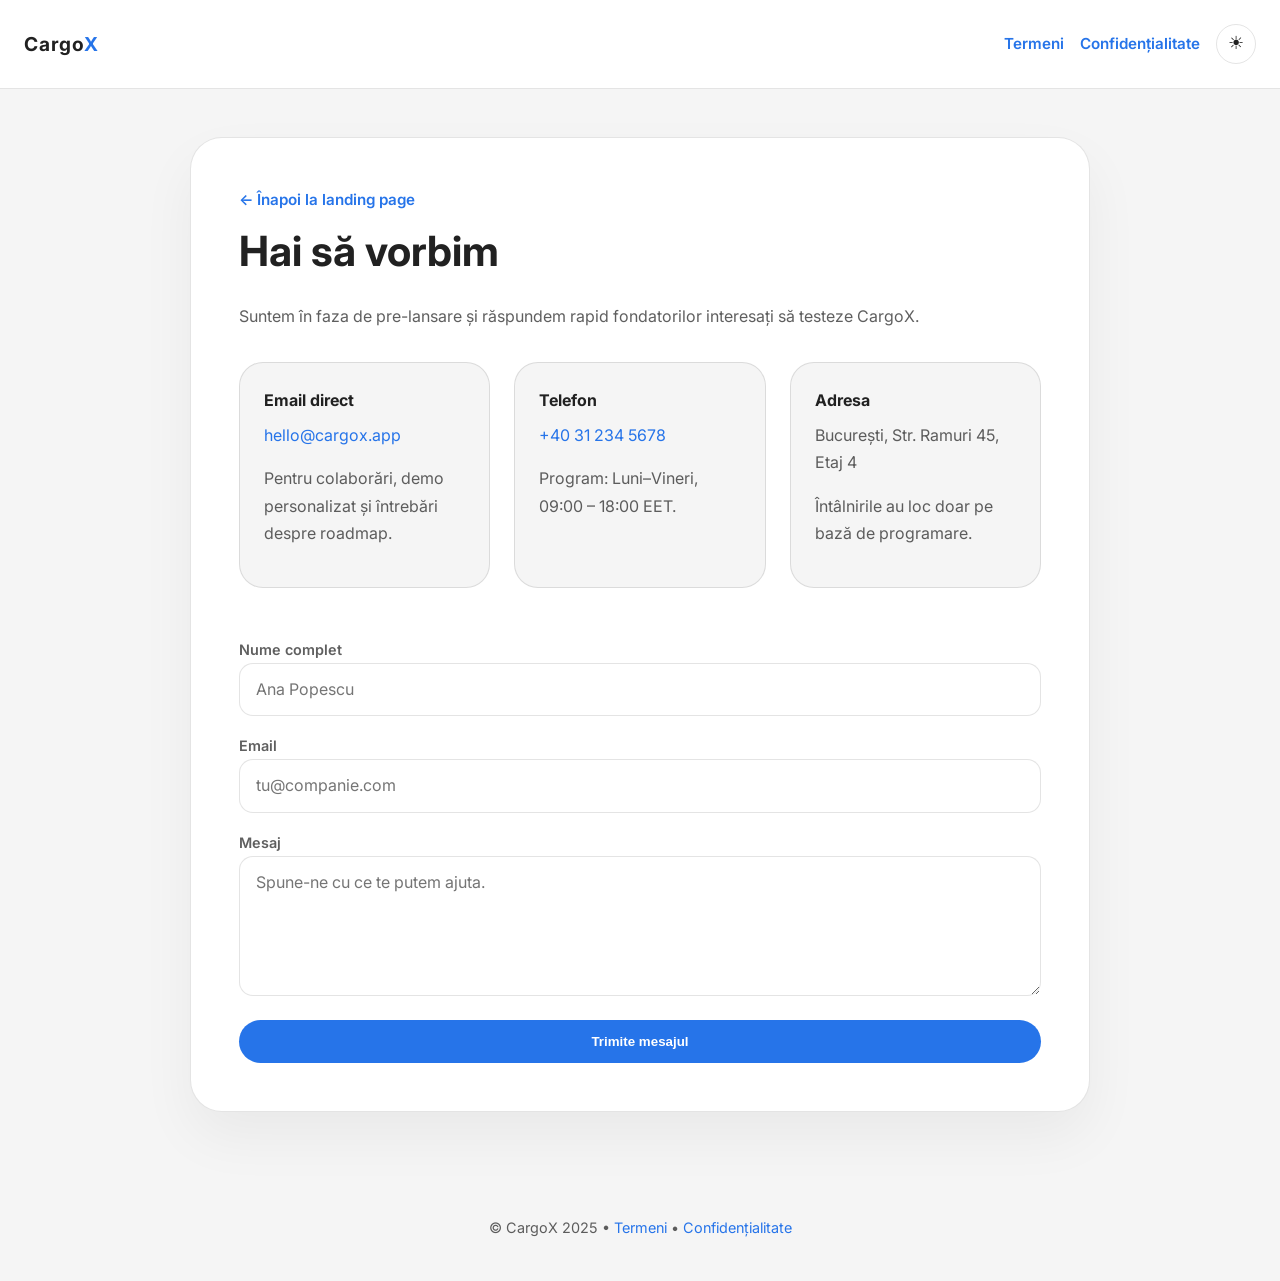
==== contact.html @ f914d7a1 "first commit" ====
<!DOCTYPE html>
<html lang="ro">
<head>
    <meta charset="UTF-8">
    <meta name="viewport" content="width=device-width, initial-scale=1.0">
    <title>Contact | CargoX</title>
    <link rel="preconnect" href="https://fonts.googleapis.com">
    <link rel="preconnect" href="https://fonts.gstatic.com" crossorigin>
    <link href="https://fonts.googleapis.com/css2?family=Inter:wght@400;500;600;700&display=swap" rel="stylesheet">
    <style>
        :root {
            --blue: #2674e9;
            --dark: #212121;
            --night: #111317;
            --light: #f5f5f5;
            --muted: rgba(33,33,33,0.72);
            --white: #ffffff;
            --line: rgba(33,33,33,0.12);
            --yellow: #ffb300;
            --green: #2ecc71;
            --red: #c03221;
        }

        [data-theme="dark"] {
            --dark: #f5f5f5;
            --night: #0f1014;
            --light: #050505;
            --muted: rgba(245,245,245,0.78);
            --white: #1b1d22;
            --line: rgba(245,245,245,0.2);
        }

        * { box-sizing: border-box; }

        body {
            margin: 0;
            font-family: 'Inter', sans-serif;
            background: var(--light);
            color: var(--dark);
            line-height: 1.7;
            transition: background 0.3s ease, color 0.3s ease;
        }

        a { color: var(--blue); text-decoration: none; }

        header {
            padding: 24px;
            display: flex;
            justify-content: space-between;
            align-items: center;
            background: rgba(255,255,255,0.95);
            backdrop-filter: blur(10px);
            border-bottom: 1px solid var(--line);
            position: sticky;
            top: 0;
            z-index: 10;
            transition: background 0.3s ease, border-color 0.3s ease;
        }

        [data-theme="dark"] header {
            background: rgba(8,8,8,0.92);
        }

        .logo { font-weight: 700; letter-spacing: 0.04em; font-size: 1.2rem; color: var(--dark); }
        .logo span { color: var(--blue); }

        .header-actions {
            display: flex;
            align-items: center;
            gap: 16px;
        }

        .theme-toggle {
            width: 40px;
            height: 40px;
            border-radius: 50%;
            border: 1px solid var(--line);
            background: transparent;
            color: var(--dark);
            cursor: pointer;
            display: inline-flex;
            align-items: center;
            justify-content: center;
            transition: transform 0.2s ease;
        }
        
        .theme-toggle:hover {
            transform: translateY(-1px);
            border-color: var(--blue);
        }

        .theme-icon { line-height: 1; font-size: 1.1rem; }
        .theme-icon--dark { display: none; }
        [data-theme="dark"] .theme-icon--light { display: none; }
        [data-theme="dark"] .theme-icon--dark { display: inline; }

        .page-wrapper {
            width: min(900px, 92vw);
            margin: 48px auto 80px;
            background: var(--white);
            border-radius: 32px;
            padding: clamp(24px, 4vw, 48px);
            box-shadow: 0 25px 55px rgba(0,0,0,0.05);
            border: 1px solid var(--line);
        }

        [data-theme="dark"] .page-wrapper {
            background: #1a1d24;
            box-shadow: 0 25px 55px rgba(0,0,0,0.2);
        }

        h1 { margin-top: 0; font-size: clamp(2rem, 4vw, 2.6rem); line-height: 1.1; color: var(--dark); }
        p { margin: 0 0 1rem; color: var(--muted); }

        .contact-grid {
            display: grid;
            grid-template-columns: repeat(auto-fit, minmax(240px, 1fr));
            gap: 24px;
            margin: 32px 0 48px;
        }

        .card {
            border: 1px solid var(--line);
            border-radius: 24px;
            padding: 24px;
            background: var(--light);
            transition: transform 0.2s ease;
        }

        [data-theme="dark"] .card {
            background: rgba(255,255,255,0.03);
        }

        .card strong { display: block; margin-bottom: 8px; color: var(--dark); }

        form {
            display: grid;
            gap: 16px;
        }

        label {
            font-weight: 600;
            font-size: 0.9rem;
            color: var(--muted);
        }

        input, textarea {
            width: 100%;
            padding: 12px 16px;
            border-radius: 14px;
            border: 1px solid var(--line);
            font: inherit;
            background: var(--white);
            color: var(--dark);
            transition: border-color 0.2s ease, box-shadow 0.2s ease;
        }

        [data-theme="dark"] input, 
        [data-theme="dark"] textarea {
            background: rgba(255,255,255,0.05);
        }

        input:focus, textarea:focus {
            outline: none;
            border-color: var(--blue);
            box-shadow: 0 0 0 3px rgba(38,116,233,0.15);
        }

        textarea {
            min-height: 140px;
            resize: vertical;
        }

        button[type="submit"] {
            border: none;
            background: var(--blue);
            color: white;
            border-radius: 999px;
            padding: 14px 20px;
            font-weight: 600;
            cursor: pointer;
            transition: transform 0.2s ease, box-shadow 0.2s ease;
        }

        button[type="submit"]:hover {
            transform: translateY(-2px);
            box-shadow: 0 10px 20px rgba(38,116,233,0.25);
        }

        footer {
            text-align: center;
            padding: 24px;
            color: var(--muted);
            font-size: 0.9rem;
        }

        .btn-link {
            display: inline-flex;
            align-items: center;
            gap: 8px;
            font-weight: 600;
            font-size: 0.95rem;
        }
        
        @media (max-width: 640px) {
            header { padding: 16px; }
            .header-actions { gap: 12px; }
            .logo { font-size: 1.1rem; }
            .btn-link span { display: none; }
        }
    </style>
</head>
<body>
    <header>
        <a class="logo" href="index.html">Cargo<span>X</span></a>
        <div class="header-actions">
            <nav>
                <a class="btn-link" href="terms.html">Termeni</a>
                <a class="btn-link" href="privacy.html" style="margin-left: 12px;">Confidențialitate</a>
            </nav>
            <button class="theme-toggle" id="theme-toggle" type="button" aria-label="Comuta tema">
                <span class="theme-icon theme-icon--light">☀︎</span>
                <span class="theme-icon theme-icon--dark">☾</span>
            </button>
        </div>
    </header>

    <main class="page-wrapper">
        <p><a class="btn-link" href="index.html">← Înapoi la landing page</a></p>
        <h1>Hai să vorbim</h1>
        <p>Suntem în faza de pre-lansare și răspundem rapid fondatorilor interesați să testeze CargoX.</p>

        <div class="contact-grid">
            <div class="card">
                <strong>Email direct</strong>
                <p><a href="mailto:hello@cargox.app">hello@cargox.app</a></p>
                <p>Pentru colaborări, demo personalizat și întrebări despre roadmap.</p>
            </div>
            <div class="card">
                <strong>Telefon</strong>
                <p><a href="tel:+40312345678">+40 31 234 5678</a></p>
                <p>Program: Luni–Vineri, 09:00 – 18:00 EET.</p>
            </div>
            <div class="card">
                <strong>Adresa</strong>
                <p>București, Str. Ramuri 45, Etaj 4</p>
                <p>Întâlnirile au loc doar pe bază de programare.</p>
            </div>
        </div>

        <form>
            <div>
                <label for="name">Nume complet</label>
                <input id="name" type="text" placeholder="Ana Popescu">
            </div>
            <div>
                <label for="email">Email</label>
                <input id="email" type="email" placeholder="tu@companie.com">
            </div>
            <div>
                <label for="message">Mesaj</label>
                <textarea id="message" placeholder="Spune-ne cu ce te putem ajuta."></textarea>
            </div>
            <button type="submit">Trimite mesajul</button>
        </form>
    </main>

    <footer>
        <p>© CargoX 2025 • <a href="terms.html">Termeni</a> • <a href="privacy.html">Confidențialitate</a></p>
    </footer>
    <script>
        const themeToggle = document.getElementById('theme-toggle');
        const THEME_KEY = 'cargox-theme';
        const prefersDark = window.matchMedia('(prefers-color-scheme: dark)');
        
        function applyTheme(theme) {
            const isDark = theme === 'dark';
            document.body.dataset.theme = theme;
            if (themeToggle) {
                themeToggle.setAttribute('aria-pressed', isDark.toString());
            }
        }

        const savedTheme = localStorage.getItem(THEME_KEY);
        if (savedTheme) {
            applyTheme(savedTheme);
        } else {
            applyTheme(prefersDark.matches ? 'dark' : 'light');
        }

        if (themeToggle) {
            themeToggle.addEventListener('click', () => {
                const currentTheme = document.body.dataset.theme;
                const nextTheme = currentTheme === 'dark' ? 'light' : 'dark';
                localStorage.setItem(THEME_KEY, nextTheme);
                applyTheme(nextTheme);
            });
        }
    </script>
</body>
</html>
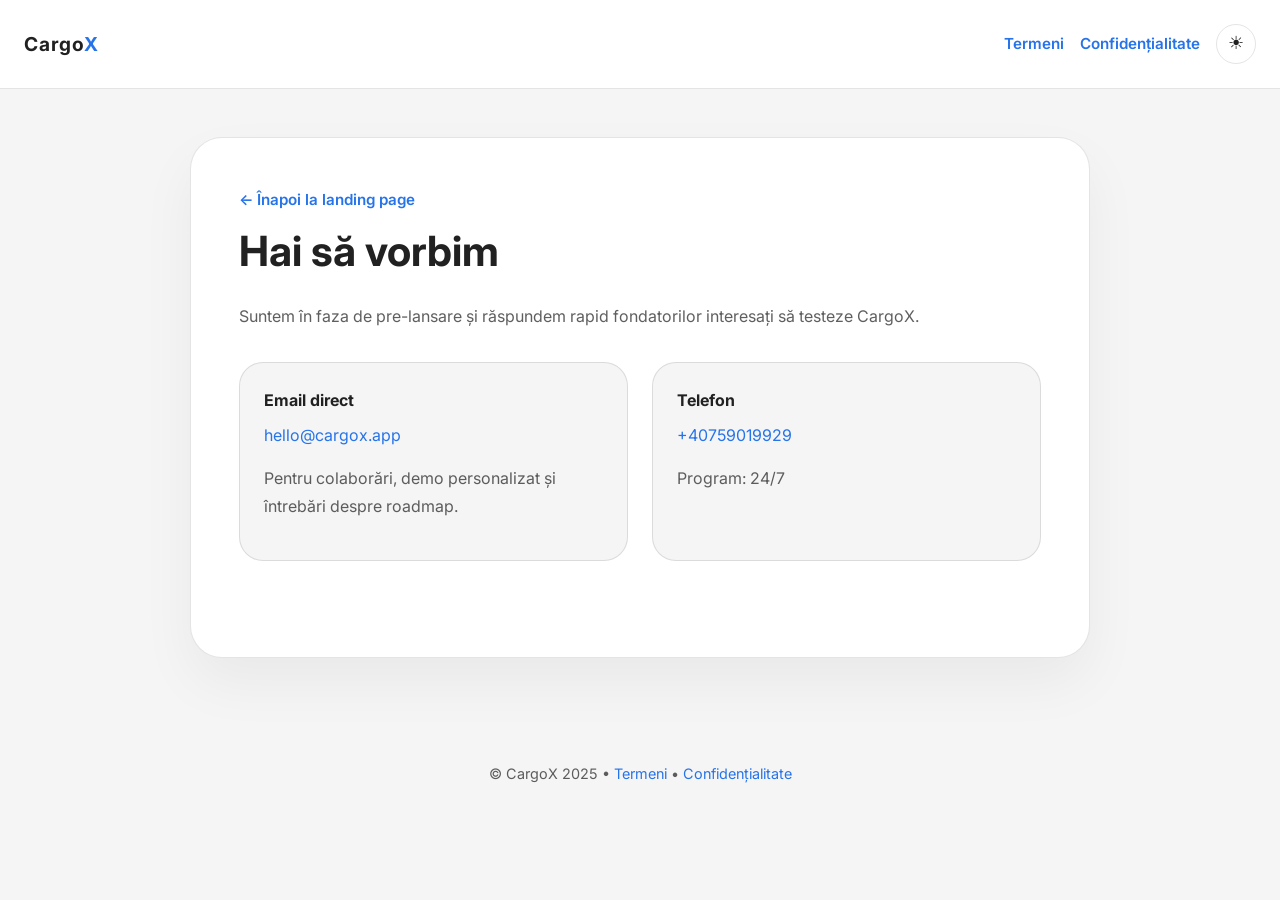
==== commit 6b715686: "Fix form and contact." ====
--- a/contact.html
+++ b/contact.html
@@ -238,31 +238,11 @@
             </div>
             <div class="card">
                 <strong>Telefon</strong>
-                <p><a href="tel:+40312345678">+40 31 234 5678</a></p>
-                <p>Program: Luni–Vineri, 09:00 – 18:00 EET.</p>
-            </div>
-            <div class="card">
-                <strong>Adresa</strong>
-                <p>București, Str. Ramuri 45, Etaj 4</p>
-                <p>Întâlnirile au loc doar pe bază de programare.</p>
+                <p><a href="tel:+40312345678">+40759019929</a></p>
+                <p>Program: 24/7</p>
             </div>
         </div>
 
-        <form>
-            <div>
-                <label for="name">Nume complet</label>
-                <input id="name" type="text" placeholder="Ana Popescu">
-            </div>
-            <div>
-                <label for="email">Email</label>
-                <input id="email" type="email" placeholder="tu@companie.com">
-            </div>
-            <div>
-                <label for="message">Mesaj</label>
-                <textarea id="message" placeholder="Spune-ne cu ce te putem ajuta."></textarea>
-            </div>
-            <button type="submit">Trimite mesajul</button>
-        </form>
     </main>
 
     <footer>
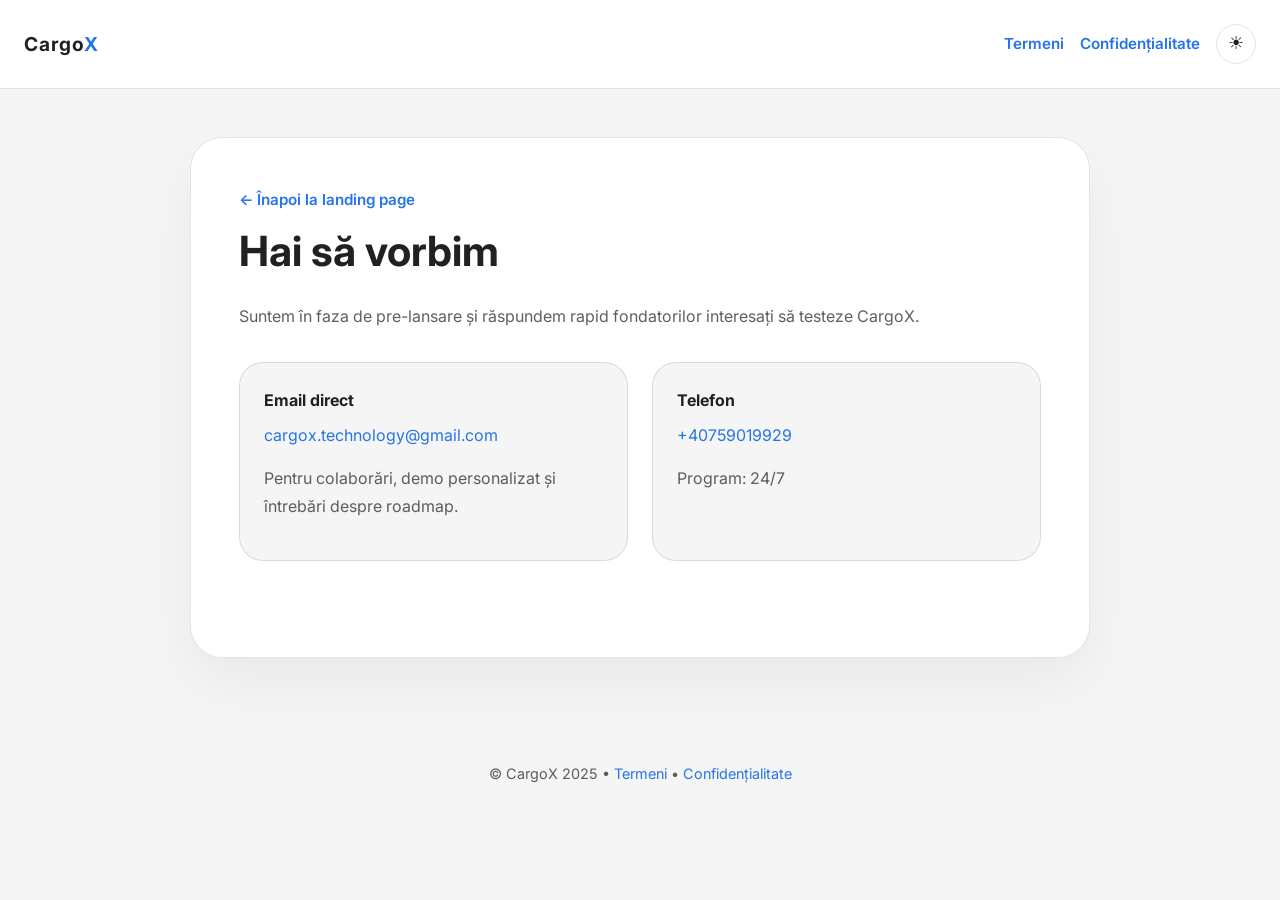
==== commit bf0066ca: "Add real contact info." ====
--- a/contact.html
+++ b/contact.html
@@ -233,7 +233,7 @@
         <div class="contact-grid">
             <div class="card">
                 <strong>Email direct</strong>
-                <p><a href="mailto:hello@cargox.app">hello@cargox.app</a></p>
+                <p><a href="mailto:cargox.technology@gmail.com">cargox.technology@gmail.com</a></p>
                 <p>Pentru colaborări, demo personalizat și întrebări despre roadmap.</p>
             </div>
             <div class="card">
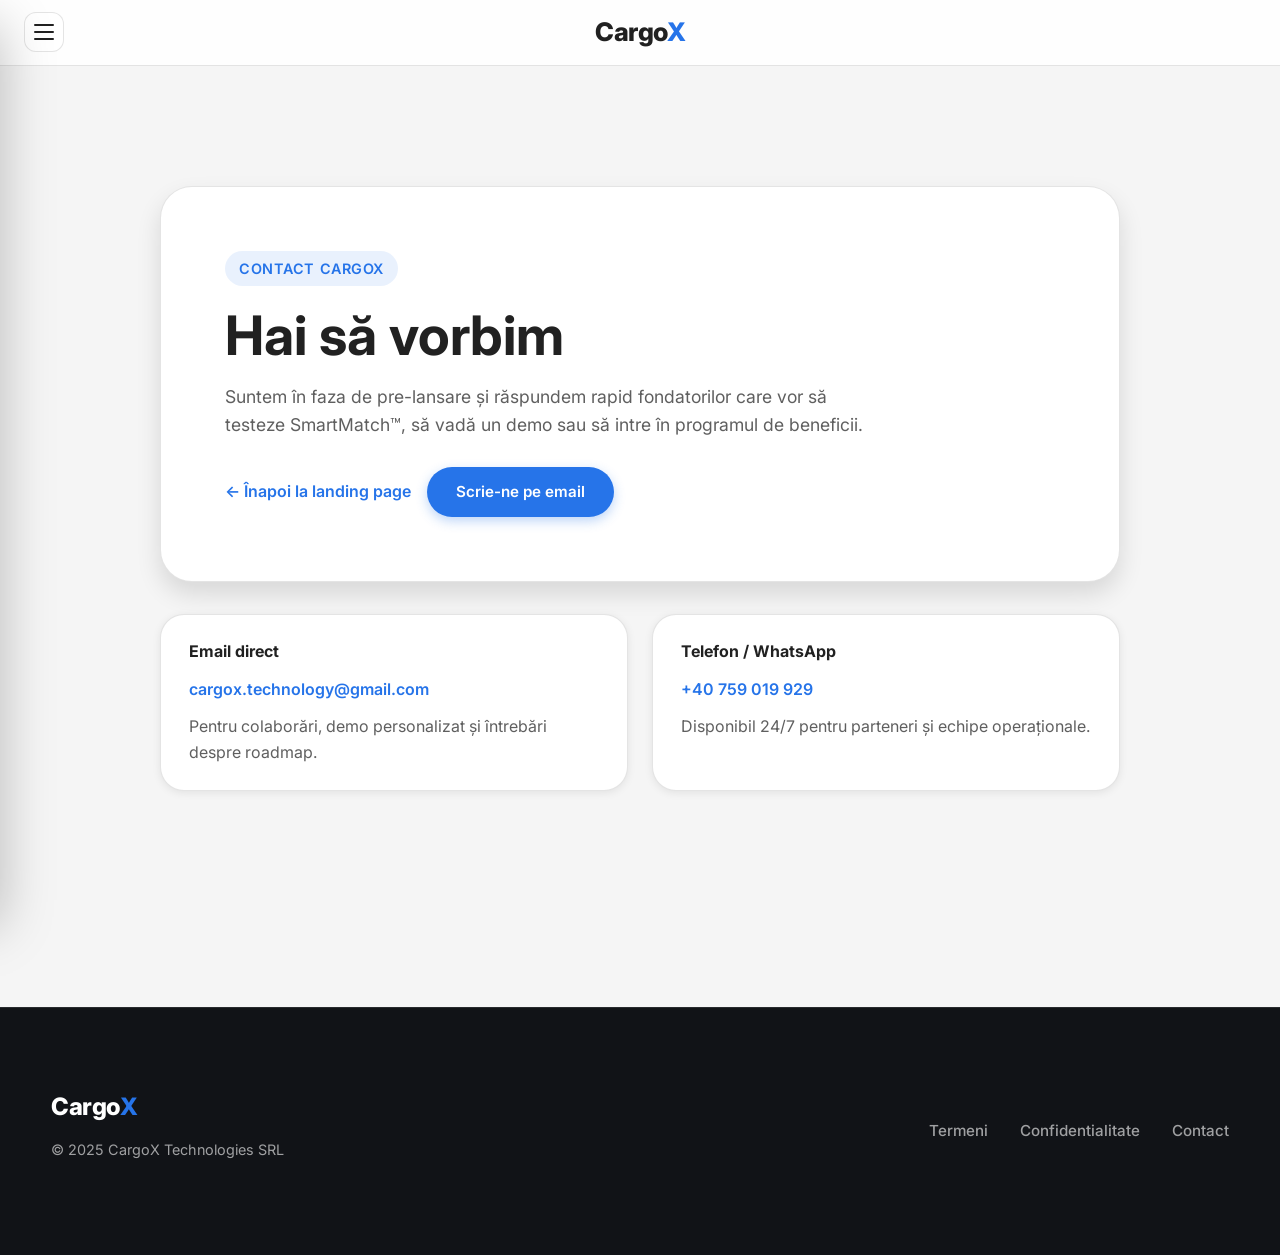
==== commit c65a5aa3: "Solve navbar." ====
--- a/contact.html
+++ b/contact.html
@@ -3,280 +3,83 @@
 <head>
     <meta charset="UTF-8">
     <meta name="viewport" content="width=device-width, initial-scale=1.0">
+    <meta name="description" content="Scrie echipei CargoX pentru demo, parteneriate sau suport dedicat.">
     <title>Contact | CargoX</title>
     <link rel="preconnect" href="https://fonts.googleapis.com">
     <link rel="preconnect" href="https://fonts.gstatic.com" crossorigin>
-    <link href="https://fonts.googleapis.com/css2?family=Inter:wght@400;500;600;700&display=swap" rel="stylesheet">
-    <style>
-        :root {
-            --blue: #2674e9;
-            --dark: #212121;
-            --night: #111317;
-            --light: #f5f5f5;
-            --muted: rgba(33,33,33,0.72);
-            --white: #ffffff;
-            --line: rgba(33,33,33,0.12);
-            --yellow: #ffb300;
-            --green: #2ecc71;
-            --red: #c03221;
-        }
+    <link href="https://fonts.googleapis.com/css2?family=Inter:wght@400;500;600;700;800&display=swap" rel="stylesheet">
+    <link rel="stylesheet" href="style.css">
+</head>
+<body data-theme="light" data-page="contact">
+    <header class="site-header">
+        <button class="menu-toggle" id="menu-toggle" type="button" aria-label="Deschide meniul" aria-pressed="false">
+            <span class="menu-bar"></span>
+            <span class="menu-bar"></span>
+            <span class="menu-bar"></span>
+        </button>
+        <a href="index.html#top" class="logo" data-scroll-target="body">Cargo<span>X</span></a>
+    </header>
 
-        [data-theme="dark"] {
-            --dark: #f5f5f5;
-            --night: #0f1014;
-            --light: #050505;
-            --muted: rgba(245,245,245,0.78);
-            --white: #1b1d22;
-            --line: rgba(245,245,245,0.2);
-        }
-
-        * { box-sizing: border-box; }
-
-        body {
-            margin: 0;
-            font-family: 'Inter', sans-serif;
-            background: var(--light);
-            color: var(--dark);
-            line-height: 1.7;
-            transition: background 0.3s ease, color 0.3s ease;
-        }
-
-        a { color: var(--blue); text-decoration: none; }
-
-        header {
-            padding: 24px;
-            display: flex;
-            justify-content: space-between;
-            align-items: center;
-            background: rgba(255,255,255,0.95);
-            backdrop-filter: blur(10px);
-            border-bottom: 1px solid var(--line);
-            position: sticky;
-            top: 0;
-            z-index: 10;
-            transition: background 0.3s ease, border-color 0.3s ease;
-        }
-
-        [data-theme="dark"] header {
-            background: rgba(8,8,8,0.92);
-        }
-
-        .logo { font-weight: 700; letter-spacing: 0.04em; font-size: 1.2rem; color: var(--dark); }
-        .logo span { color: var(--blue); }
-
-        .header-actions {
-            display: flex;
-            align-items: center;
-            gap: 16px;
-        }
-
-        .theme-toggle {
-            width: 40px;
-            height: 40px;
-            border-radius: 50%;
-            border: 1px solid var(--line);
-            background: transparent;
-            color: var(--dark);
-            cursor: pointer;
-            display: inline-flex;
-            align-items: center;
-            justify-content: center;
-            transition: transform 0.2s ease;
-        }
-        
-        .theme-toggle:hover {
-            transform: translateY(-1px);
-            border-color: var(--blue);
-        }
-
-        .theme-icon { line-height: 1; font-size: 1.1rem; }
-        .theme-icon--dark { display: none; }
-        [data-theme="dark"] .theme-icon--light { display: none; }
-        [data-theme="dark"] .theme-icon--dark { display: inline; }
-
-        .page-wrapper {
-            width: min(900px, 92vw);
-            margin: 48px auto 80px;
-            background: var(--white);
-            border-radius: 32px;
-            padding: clamp(24px, 4vw, 48px);
-            box-shadow: 0 25px 55px rgba(0,0,0,0.05);
-            border: 1px solid var(--line);
-        }
-
-        [data-theme="dark"] .page-wrapper {
-            background: #1a1d24;
-            box-shadow: 0 25px 55px rgba(0,0,0,0.2);
-        }
-
-        h1 { margin-top: 0; font-size: clamp(2rem, 4vw, 2.6rem); line-height: 1.1; color: var(--dark); }
-        p { margin: 0 0 1rem; color: var(--muted); }
-
-        .contact-grid {
-            display: grid;
-            grid-template-columns: repeat(auto-fit, minmax(240px, 1fr));
-            gap: 24px;
-            margin: 32px 0 48px;
-        }
-
-        .card {
-            border: 1px solid var(--line);
-            border-radius: 24px;
-            padding: 24px;
-            background: var(--light);
-            transition: transform 0.2s ease;
-        }
-
-        [data-theme="dark"] .card {
-            background: rgba(255,255,255,0.03);
-        }
-
-        .card strong { display: block; margin-bottom: 8px; color: var(--dark); }
-
-        form {
-            display: grid;
-            gap: 16px;
-        }
-
-        label {
-            font-weight: 600;
-            font-size: 0.9rem;
-            color: var(--muted);
-        }
-
-        input, textarea {
-            width: 100%;
-            padding: 12px 16px;
-            border-radius: 14px;
-            border: 1px solid var(--line);
-            font: inherit;
-            background: var(--white);
-            color: var(--dark);
-            transition: border-color 0.2s ease, box-shadow 0.2s ease;
-        }
-
-        [data-theme="dark"] input, 
-        [data-theme="dark"] textarea {
-            background: rgba(255,255,255,0.05);
-        }
-
-        input:focus, textarea:focus {
-            outline: none;
-            border-color: var(--blue);
-            box-shadow: 0 0 0 3px rgba(38,116,233,0.15);
-        }
-
-        textarea {
-            min-height: 140px;
-            resize: vertical;
-        }
-
-        button[type="submit"] {
-            border: none;
-            background: var(--blue);
-            color: white;
-            border-radius: 999px;
-            padding: 14px 20px;
-            font-weight: 600;
-            cursor: pointer;
-            transition: transform 0.2s ease, box-shadow 0.2s ease;
-        }
-
-        button[type="submit"]:hover {
-            transform: translateY(-2px);
-            box-shadow: 0 10px 20px rgba(38,116,233,0.25);
-        }
-
-        footer {
-            text-align: center;
-            padding: 24px;
-            color: var(--muted);
-            font-size: 0.9rem;
-        }
-
-        .btn-link {
-            display: inline-flex;
-            align-items: center;
-            gap: 8px;
-            font-weight: 600;
-            font-size: 0.95rem;
-        }
-        
-        @media (max-width: 640px) {
-            header { padding: 16px; }
-            .header-actions { gap: 12px; }
-            .logo { font-size: 1.1rem; }
-            .btn-link span { display: none; }
-        }
-    </style>
-</head>
-<body>
-    <header>
-        <a class="logo" href="index.html">Cargo<span>X</span></a>
-        <div class="header-actions">
-            <nav>
-                <a class="btn-link" href="terms.html">Termeni</a>
-                <a class="btn-link" href="privacy.html" style="margin-left: 12px;">Confidențialitate</a>
-            </nav>
-            <button class="theme-toggle" id="theme-toggle" type="button" aria-label="Comuta tema">
-                <span class="theme-icon theme-icon--light">☀︎</span>
-                <span class="theme-icon theme-icon--dark">☾</span>
+    <nav class="side-menu" id="side-menu" aria-hidden="true">
+        <div class="side-menu-header">
+            <a href="index.html#top" class="logo" data-scroll-target="body">Cargo<span>X</span></a>
+            <button class="menu-close" id="menu-close" aria-label="Închide meniul">×</button>
+        </div>
+        <ul>
+            <li><a href="index.html#top" data-scroll-target="#top">Înscrie-te</a></li>
+            <li><a href="index.html#how-it-works" data-scroll-target="#how-it-works">Cum funcționează</a></li>
+            <li><a href="index.html#benefits" data-scroll-target="#benefits">Beneficii</a></li>
+            <li><a href="contact.html">Contact</a></li>
+        </ul>
+        <div class="side-menu-footer">
+            <span class="side-menu-footer-label">Tema</span>
+            <button class="theme-toggle" id="theme-toggle" type="button" aria-label="Comută pe modul întunecat" aria-pressed="false">
+                <span class="theme-icon theme-icon--light" aria-hidden="true">☀︎</span>
+                <span class="theme-icon theme-icon--dark" aria-hidden="true">☾</span>
             </button>
         </div>
-    </header>
+    </nav>
+    <div class="menu-overlay" id="menu-overlay" aria-hidden="true"></div>
 
-    <main class="page-wrapper">
-        <p><a class="btn-link" href="index.html">← Înapoi la landing page</a></p>
-        <h1>Hai să vorbim</h1>
-        <p>Suntem în faza de pre-lansare și răspundem rapid fondatorilor interesați să testeze CargoX.</p>
+    <main class="secondary-page">
+        <section class="page-hero">
+            <span class="eyebrow">Contact CargoX</span>
+            <h1>Hai să vorbim</h1>
+            <p>Suntem în faza de pre-lansare și răspundem rapid fondatorilor care vor să testeze SmartMatch™, să vadă un demo sau să intre în programul de beneficii.</p>
+            <div class="page-hero-actions">
+                <a class="back-link" href="index.html#top">← Înapoi la landing page</a>
+                <a class="btn primary" href="mailto:cargox.technology@gmail.com">Scrie-ne pe email</a>
+            </div>
+        </section>
 
-        <div class="contact-grid">
-            <div class="card">
+        <section class="page-grid">
+            <article class="page-card">
                 <strong>Email direct</strong>
-                <p><a href="mailto:cargox.technology@gmail.com">cargox.technology@gmail.com</a></p>
+                <a href="mailto:cargox.technology@gmail.com">cargox.technology@gmail.com</a>
                 <p>Pentru colaborări, demo personalizat și întrebări despre roadmap.</p>
-            </div>
-            <div class="card">
-                <strong>Telefon</strong>
-                <p><a href="tel:+40312345678">+40759019929</a></p>
-                <p>Program: 24/7</p>
-            </div>
-        </div>
-
+            </article>
+            <article class="page-card">
+                <strong>Telefon / WhatsApp</strong>
+                <a href="tel:+40759019929">+40 759 019 929</a>
+                <p>Disponibil 24/7 pentru parteneri și echipe operaționale.</p>
+            </article>
+        </section>
     </main>
 
     <footer>
-        <p>© CargoX 2025 • <a href="terms.html">Termeni</a> • <a href="privacy.html">Confidențialitate</a></p>
+        <div class="footer-content">
+            <div class="footer-brand">
+                <div class="logo" style="color: white;">Cargo<span style="color: var(--blue);">X</span></div>
+                <p>© 2025 CargoX Technologies SRL</p>
+            </div>
+            <div class="footer-links">
+                <a href="terms.html">Termeni</a>
+                <a href="privacy.html">Confidentialitate</a>
+                <a href="contact.html">Contact</a>
+            </div>
+        </div>
     </footer>
-    <script>
-        const themeToggle = document.getElementById('theme-toggle');
-        const THEME_KEY = 'cargox-theme';
-        const prefersDark = window.matchMedia('(prefers-color-scheme: dark)');
-        
-        function applyTheme(theme) {
-            const isDark = theme === 'dark';
-            document.body.dataset.theme = theme;
-            if (themeToggle) {
-                themeToggle.setAttribute('aria-pressed', isDark.toString());
-            }
-        }
-
-        const savedTheme = localStorage.getItem(THEME_KEY);
-        if (savedTheme) {
-            applyTheme(savedTheme);
-        } else {
-            applyTheme(prefersDark.matches ? 'dark' : 'light');
-        }
-
-        if (themeToggle) {
-            themeToggle.addEventListener('click', () => {
-                const currentTheme = document.body.dataset.theme;
-                const nextTheme = currentTheme === 'dark' ? 'light' : 'dark';
-                localStorage.setItem(THEME_KEY, nextTheme);
-                applyTheme(nextTheme);
-            });
-        }
-    </script>
+    <script src="app.js" defer></script>
 </body>
 </html>
 
--- a/style.css
+++ b/style.css
@@ -0,0 +1,1031 @@
+:root {
+    --blue: #2674e9;
+    --dark: #212121;
+    --night: #111317;
+    --light: #f5f5f5;
+    --muted: rgba(33,33,33,0.72);
+    --white: #ffffff;
+    --line: rgba(33,33,33,0.12);
+    --yellow: #ffb300;
+    --green: #2ecc71;
+    --red: #c03221;
+    --gradient-hero: radial-gradient(circle at 70% 30%, #1e2a4a 0%, var(--night) 100%);
+    --shadow-sm: 0 2px 8px rgba(0,0,0,0.08);
+    --shadow-md: 0 12px 24px rgba(0,0,0,0.12);
+    --shadow-lg: 0 25px 50px rgba(0,0,0,0.25);
+}
+
+[data-theme="dark"] {
+    --dark: #f5f5f5;
+    --night: #0f1014;
+    --light: #050505;
+    --muted: rgba(245,245,245,0.78);
+    --white: #1b1d22;
+    --line: rgba(245,245,245,0.2);
+    --shadow-sm: 0 2px 8px rgba(0,0,0,0.4);
+    --shadow-md: 0 12px 24px rgba(0,0,0,0.5);
+}
+
+html {
+    scroll-behavior: smooth;
+}
+
+*, *::before, *::after {
+    box-sizing: border-box;
+}
+
+body {
+    margin: 0;
+    font-family: 'Inter', 'Roboto', sans-serif;
+    background: var(--light);
+    color: var(--dark);
+    line-height: 1.6;
+    -webkit-font-smoothing: antialiased;
+    transition: background 0.3s ease, color 0.3s ease;
+    overflow-x: hidden;
+}
+
+body.menu-open {
+    overflow: hidden;
+}
+
+@media (max-width: 640px) {
+    body {
+        padding-bottom: 110px;
+    }
+}
+
+img {
+    max-width: 100%;
+    display: block;
+}
+
+a {
+    color: inherit;
+    text-decoration: none;
+    transition: color 0.2s ease;
+}
+
+main {
+    padding: 0 0 96px;
+}
+
+section[id] {
+    scroll-margin-top: 96px;
+}
+
+/* HEADER */
+.site-header {
+    width: 100%;
+    padding: 12px 0;
+    display: flex;
+    justify-content: center;
+    align-items: center;
+    position: sticky;
+    top: 0;
+    background: rgba(255,255,255,0.85);
+    backdrop-filter: blur(12px);
+    -webkit-backdrop-filter: blur(12px);
+    z-index: 50;
+    border-bottom: 1px solid var(--line);
+    transition: all 0.3s ease;
+}
+
+[data-theme="dark"] .site-header {
+    background: rgba(8,8,8,0.85);
+    border-bottom-color: var(--line);
+}
+
+.logo {
+    font-size: clamp(1.2rem, 2vw, 1.6rem);
+    font-weight: 800;
+    letter-spacing: -0.5px;
+    position: relative;
+    z-index: 2;
+}
+
+.logo span {
+    color: var(--blue);
+}
+
+/* BUTTONS */
+.btn {
+    display: inline-flex;
+    align-items: center;
+    justify-content: center;
+    border-radius: 999px;
+    padding: 12px 28px;
+    font-weight: 600;
+    border: 1px solid transparent;
+    cursor: pointer;
+    transition: all 0.3s cubic-bezier(0.4, 0, 0.2, 1);
+    text-align: center;
+    font-size: 0.95rem;
+    position: relative;
+    overflow: hidden;
+}
+
+.btn.primary {
+    background: var(--blue);
+    color: #ffffff;
+    box-shadow: 0 4px 12px rgba(38,116,233,0.3);
+}
+
+.btn.primary:hover,
+.btn.primary:focus {
+    transform: translateY(-2px);
+    box-shadow: 0 8px 20px rgba(38,116,233,0.4);
+    filter: brightness(1.1);
+}
+
+.btn.primary:active {
+    transform: translateY(+2px);
+}
+
+/* MENU TOGGLE */
+.menu-toggle {
+    position: absolute;
+    left: 24px;
+    top: 50%;
+    width: 40px;
+    height: 40px;
+    border-radius: 12px;
+    border: 1px solid var(--line);
+    background: var(--white);
+    display: flex;
+    flex-direction: column;
+    align-items: center;
+    justify-content: center;
+    cursor: pointer;
+    transition: all 0.2s ease;
+    transform: translateY(-50%);
+    z-index: 11;
+}
+
+.menu-toggle .menu-bar {
+    width: 20px;
+    height: 2px;
+    background: var(--dark);
+    border-radius: 999px;
+    transition: transform 0.25s ease, opacity 0.25s ease;
+}
+
+.menu-toggle .menu-bar + .menu-bar {
+    margin-top: 5px;
+}
+
+.menu-toggle:hover {
+    background: var(--light);
+    border-color: var(--blue);
+}
+
+[data-theme="dark"] .menu-toggle {
+    background: rgba(255,255,255,0.05);
+}
+
+.menu-toggle.open .menu-bar:nth-child(1) {
+    transform: translateY(7px) rotate(45deg);
+}
+.menu-toggle.open .menu-bar:nth-child(2) {
+    opacity: 0;
+}
+.menu-toggle.open .menu-bar:nth-child(3) {
+    transform: translateY(-7px) rotate(-45deg);
+}
+
+/* THEME TOGGLE */
+.theme-toggle {
+    width: 44px;
+    height: 44px;
+    border-radius: 50%;
+    border: 1px solid var(--line);
+    background: var(--white);
+    color: var(--dark);
+    cursor: pointer;
+    display: inline-flex;
+    align-items: center;
+    justify-content: center;
+    transition: all 0.2s ease;
+    font-size: 1.2rem;
+}
+
+.theme-toggle:hover {
+    border-color: var(--blue);
+}
+
+.theme-icon--dark { display: none; }
+[data-theme="dark"] .theme-icon--light { display: none; }
+[data-theme="dark"] .theme-icon--dark { display: inline; }
+[data-theme="dark"] .theme-toggle {
+    background: rgba(255,255,255,0.05);
+}
+
+/* SIDE MENU */
+.side-menu {
+    position: fixed;
+    top: 0;
+    left: 0;
+    width: 280px;
+    height: 100vh;
+    background: var(--white);
+    border-right: 1px solid var(--line);
+    padding: 32px;
+    display: flex;
+    flex-direction: column;
+    gap: 32px;
+    transform: translateX(-100%);
+    transition: transform 0.4s cubic-bezier(0.16, 1, 0.3, 1);
+    z-index: 100; /* Increased z-index to be above mobile CTA */
+    box-shadow: var(--shadow-lg);
+    overflow-y: auto; /* Allow scrolling on small screens */
+    padding-bottom: 120px; /* Extra padding for safe area and mobile bars */
+}
+
+[data-theme="dark"] .side-menu {
+    background: #1b1b1b;
+}
+
+.side-menu.open {
+    transform: translateX(0);
+}
+
+.side-menu-header {
+    display: flex;
+    align-items: center;
+    justify-content: space-between;
+}
+
+.menu-close {
+    background: none;
+    border: none;
+    font-size: 1.8rem;
+    color: var(--dark);
+    cursor: pointer;
+    padding: 0;
+    line-height: 1;
+    transition: transform 0.2s;
+}
+
+.menu-close:hover {
+    transform: scale(1.1) rotate(90deg);
+    color: var(--red);
+}
+
+.side-menu ul {
+    list-style: none;
+    padding: 0;
+    margin: 0;
+    display: flex;
+    flex-direction: column;
+    gap: 8px;
+}
+
+.side-menu a {
+    font-size: 1.1rem;
+    font-weight: 500;
+    color: var(--dark);
+    padding: 12px 16px;
+    border-radius: 12px;
+    transition: background 0.2s;
+    display: block;
+}
+
+.side-menu a:hover {
+    background: var(--light);
+    color: var(--blue);
+}
+
+[data-theme="dark"] .side-menu a:hover {
+    background: rgba(255,255,255,0.05);
+}
+
+.side-menu-footer {
+    margin-top: 32px;
+    padding-top: 24px;
+    border-top: 1px solid var(--line);
+    display: flex;
+    flex-direction: column;
+    gap: 16px;
+}
+
+.side-menu .theme-toggle {
+    width: 100%;
+    border-radius: 16px;
+    height: 48px; /* Taller for easier tapping */
+}
+
+.menu-overlay {
+    position: fixed;
+    top: 0;
+    left: 0;
+    width: 100%;
+    height: 100%;
+    background: rgba(0,0,0,0.4);
+    opacity: 0;
+    pointer-events: none;
+    transition: opacity 0.3s ease;
+    z-index: 55;
+    backdrop-filter: blur(4px);
+}
+
+.menu-overlay.open {
+    opacity: 1;
+    pointer-events: auto;
+}
+
+/* HERO SECTION */
+.hero {
+    width: 100%;
+    padding: 120px 0 100px;
+    background: var(--gradient-hero);
+    color: #ffffff;
+    position: relative;
+    overflow: hidden;
+}
+
+/* Animated Background Elements */
+.hero::before, .hero::after {
+    content: '';
+    position: absolute;
+    border-radius: 50%;
+    filter: blur(80px);
+    opacity: 0.4;
+    z-index: 0;
+    animation: float 20s infinite ease-in-out;
+}
+
+.hero::before {
+    width: 400px;
+    height: 400px;
+    background: var(--blue);
+    top: -100px;
+    right: -50px;
+    animation-delay: -5s;
+}
+
+.hero::after {
+    width: 300px;
+    height: 300px;
+    background: var(--green); /* Using secondary color */
+    bottom: -50px;
+    left: -50px;
+}
+
+@keyframes float {
+    0%, 100% { transform: translate(0, 0); }
+    50% { transform: translate(30px, 50px); }
+}
+
+.hero-container {
+    width: min(1200px, 92vw);
+    margin: 0 auto;
+    display: grid;
+    grid-template-columns: 1.1fr 0.9fr;
+    gap: 64px;
+    align-items: center;
+    position: relative;
+    z-index: 1;
+}
+
+.hero-copy {
+    display: flex;
+    flex-direction: column;
+    gap: 32px;
+}
+
+.hero-badge {
+    display: inline-flex;
+    gap: 12px;
+    padding: 8px 16px;
+    border-radius: 999px;
+    background: rgba(255, 255, 255, 0.1);
+    border: 1px solid rgba(255, 255, 255, 0.2);
+    color: #fff;
+    font-size: 0.9rem;
+    font-weight: 600;
+    width: fit-content;
+    backdrop-filter: blur(8px);
+    animation: slideDown 0.8s ease-out forwards;
+}
+
+.hero-badge span:last-child {
+    color: var(--yellow);
+}
+
+.hero-copy h1 {
+    font-size: clamp(3rem, 6vw, 4.5rem);
+    margin: 0 0 1.7rem 0;
+    line-height: 1.2;
+    font-weight: 800;
+    letter-spacing: -1px;
+    background: linear-gradient(135deg, #ffffff 0%, #dceaff 100%);
+    -webkit-background-clip: text;
+    background-clip: text;
+    -webkit-text-fill-color: transparent;
+    color: transparent;
+    text-shadow: 0 20px 40px rgba(0,0,0,0.2);
+}
+
+.hero-copy .hero-lead {
+    font-size: 1.25rem;
+    color: rgba(255,255,255,0.85);
+    max-width: 540px;
+    margin: 0;
+    font-weight: 400;
+}
+
+.hero-benefits {
+    display: flex;
+    flex-wrap: wrap;
+    gap: 16px 24px;
+    padding: 0;
+    margin: 0;
+    list-style: none;
+    color: rgba(255,255,255,0.9);
+    font-weight: 500;
+}
+
+.hero-benefits li {
+    display: inline-flex;
+    align-items: center;
+    gap: 8px;
+}
+
+.hero-benefits li i, 
+.hero-benefits li::before {
+    content: '✓';
+    color: var(--green);
+    background: rgba(46, 204, 113, 0.2);
+    width: 20px;
+    height: 20px;
+    border-radius: 50%;
+    display: flex;
+    align-items: center;
+    justify-content: center;
+    font-size: 0.75rem;
+    font-weight: 800;
+}
+
+/* FORM STYLE */
+.hero-form-wrapper {
+    width: 100%;
+    max-width: 500px;
+    margin: 0 auto;
+    perspective: 1000px;
+}
+
+.lead-form {
+    background: rgba(255, 255, 255, 0.95);
+    border-radius: 24px;
+    padding: 32px;
+    box-shadow: var(--shadow-lg);
+    display: grid;
+    gap: 20px;
+    position: relative;
+    backdrop-filter: blur(20px);
+    border: 1px solid rgba(255,255,255,0.5);
+}
+
+[data-theme="dark"] .lead-form {
+    background: rgba(30, 32, 38, 0.95);
+    border-color: rgba(255,255,255,0.1);
+}
+
+.lead-form h3 {
+    margin: 0;
+    font-size: 1.6rem;
+    color: var(--dark);
+    font-weight: 700;
+    text-align: center;
+}
+
+[data-theme="dark"] .lead-form h3 { color: #fff; }
+
+.input-group {
+    display: flex;
+    flex-direction: column;
+    gap: 8px;
+}
+
+label {
+    font-size: 0.85rem;
+    font-weight: 600;
+    color: var(--muted);
+    margin-left: 4px;
+}
+
+input, select, textarea {
+    width: 100%;
+    padding: 14px 16px;
+    border-radius: 12px;
+    border: 1px solid var(--line);
+    background: var(--white);
+    font-size: 1rem;
+    transition: all 0.2s ease;
+    color: var(--dark);
+    box-shadow: 0 2px 6px rgba(15,19,23,0.05);
+}
+
+[data-theme="dark"] input, 
+[data-theme="dark"] select,
+[data-theme="dark"] textarea {
+    background: rgba(255,255,255,0.05);
+    border-color: rgba(255,255,255,0.12);
+    color: #fff;
+}
+
+input::placeholder,
+textarea::placeholder {
+    color: rgba(33,33,33,0.6);
+}
+
+[data-theme="dark"] input::placeholder,
+[data-theme="dark"] textarea::placeholder {
+    color: rgba(255,255,255,0.5);
+}
+
+input:focus, 
+select:focus,
+textarea:focus {
+    background: var(--white);
+    border-color: var(--blue);
+    outline: none;
+    box-shadow: 0 0 0 4px rgba(38,116,233,0.1);
+}
+
+[data-theme="dark"] input:focus,
+[data-theme="dark"] select:focus,
+[data-theme="dark"] textarea:focus {
+    background: rgba(255,255,255,0.08);
+    box-shadow: 0 0 0 4px rgba(38,116,233,0.2);
+}
+
+.phone-fields {
+    display: flex;
+    gap: 12px;
+}
+
+.phone-fields select { flex: 0 0 100px; }
+
+.lead-form .btn.primary {
+    width: 100%;
+    margin-top: 12px;
+    font-size: 1.1rem;
+    padding: 16px;
+}
+
+.subscribe-perks {
+    display: grid;
+    grid-template-columns: 1fr 1fr 1fr;
+    margin-top: 24px;
+    gap: 12px;
+    text-align: center;
+}
+
+.perk-item span {
+    display: block;
+    color: #64a0ff;
+    font-size: 0.9rem;
+    font-weight: 800;
+    margin-bottom: 4px;
+}
+
+.perk-item p {
+    font-size: 0.8rem;
+    color: rgba(255,255,255,0.6);
+    margin: 0;
+    line-height: 1.2;
+}
+
+/* SECTIONS */
+.content-section {
+    width: min(1200px, 92vw);
+    margin: 0 auto 120px;
+    padding-top: 40px;
+}
+
+.section-header {
+    text-align: center;
+    max-width: 700px;
+    margin: 0 auto 80px;
+}
+
+.section-title {
+    font-size: clamp(2.2rem, 5vw, 3rem);
+    font-weight: 800;
+    margin-bottom: 24px;
+    letter-spacing: -1px;
+}
+
+.section-subtext {
+    font-size: 1.2rem;
+    color: var(--muted);
+    line-height: 1.6;
+}
+
+/* CARDS */
+.problem-grid {
+    display: grid;
+    grid-template-columns: repeat(auto-fit, minmax(340px, 1fr));
+    gap: 40px;
+}
+
+.card {
+    background: var(--white);
+    padding: 40px;
+    border-radius: 32px;
+    border: 1px solid var(--line);
+    transition: all 0.4s cubic-bezier(0.175, 0.885, 0.32, 1.275);
+    position: relative;
+    overflow: hidden;
+}
+
+.card::before {
+    content: '';
+    position: absolute;
+    top: 0;
+    left: 0;
+    width: 100%;
+    height: 6px;
+    background: var(--line);
+    transition: background 0.3s;
+}
+
+/* Card Variants based on nth-child for color variation */
+.card:nth-child(1)::before { background: var(--yellow); }
+.card:nth-child(2)::before { background: var(--green); }
+.card:nth-child(3)::before { background: var(--red); }
+
+.card:nth-child(1) .icon-box { color: var(--yellow); background: rgba(255, 179, 0, 0.1); }
+.card:nth-child(2) .icon-box { color: var(--green); background: rgba(46, 204, 113, 0.1); }
+.card:nth-child(3) .icon-box { color: var(--red); background: rgba(192, 50, 33, 0.1); }
+
+.card:hover {
+    transform: translateY(-10px);
+    box-shadow: var(--shadow-md);
+    border-color: transparent;
+}
+
+[data-theme="dark"] .card {
+    background: #15171c;
+}
+
+.icon-box {
+    width: 64px;
+    height: 64px;
+    border-radius: 20px;
+    display: flex;
+    align-items: center;
+    justify-content: center;
+    font-size: 2rem;
+    margin-bottom: 32px;
+    transition: transform 0.3s;
+}
+
+.card:hover .icon-box {
+    transform: scale(1.1) rotate(5deg);
+}
+
+.card h3 {
+    font-size: 1.5rem;
+    margin: 0 0 16px;
+    font-weight: 700;
+}
+
+.card p {
+    color: var(--muted);
+    margin: 0;
+    font-size: 1.05rem;
+}
+
+/* HOW IT WORKS */
+.solution-steps {
+    display: grid;
+    grid-template-columns: repeat(auto-fit, minmax(300px, 1fr));
+    gap: 60px;
+    counter-reset: step;
+}
+
+.step-card {
+    position: relative;
+    padding: 32px;
+    background: var(--white);
+    border-radius: 24px;
+    border: 1px solid var(--line);
+    transition: transform 0.3s;
+}
+
+.step-card:hover {
+    transform: translateY(-5px);
+    border-color: var(--blue);
+}
+
+[data-theme="dark"] .step-card { background: #15171c; }
+
+.step-card::before {
+    counter-increment: step;
+    content: counter(step);
+    position: absolute;
+    top: -24px;
+    left: 24px;
+    width: 48px;
+    height: 48px;
+    background: var(--blue);
+    color: white;
+    border-radius: 12px;
+    display: flex;
+    align-items: center;
+    justify-content: center;
+    font-weight: 800;
+    font-size: 1.2rem;
+    box-shadow: 0 10px 20px rgba(38,116,233,0.3);
+}
+
+.step-card h3 {
+    margin-top: 16px;
+    font-size: 1.4rem;
+}
+
+/* BENEFITS */
+.benefit-grid {
+    display: grid;
+    grid-template-columns: 1fr 1fr;
+    gap: 40px;
+}
+
+.benefit-box {
+    background: linear-gradient(145deg, #ffffff, #f0f7ff);
+    border-radius: 32px;
+    padding: 56px;
+    border: 1px solid rgba(38,116,233,0.1);
+    position: relative;
+}
+
+[data-theme="dark"] .benefit-box {
+    background: linear-gradient(145deg, #1b1d22, #111);
+    border-color: rgba(255,255,255,0.05);
+}
+
+.benefit-box h3 {
+    font-size: 2rem;
+    margin: 0 0 32px;
+    color: var(--blue);
+}
+
+.benefit-list li {
+    display: flex;
+    align-items: flex-start;
+    gap: 16px;
+    font-size: 1.15rem;
+    margin-bottom: 20px;
+    color: var(--dark);
+}
+
+.benefit-list li::before {
+    content: '✦';
+    color: var(--yellow);
+    font-size: 1.4rem;
+}
+
+/* ANIMATIONS */
+.reveal-on-scroll {
+    opacity: 0;
+    transform: translateY(30px);
+    transition: opacity 0.8s ease, transform 0.8s cubic-bezier(0.2, 0.8, 0.2, 1);
+}
+
+.reveal-on-scroll.is-visible {
+    opacity: 1;
+    transform: translateY(0);
+}
+
+/* DELAYS */
+.delay-100 { transition-delay: 0.1s; }
+.delay-200 { transition-delay: 0.2s; }
+.delay-300 { transition-delay: 0.3s; }
+
+/* FOOTER */
+footer {
+    background: var(--night);
+    color: rgba(255,255,255,0.6);
+    padding: 80px 0;
+    border-top: 1px solid rgba(255,255,255,0.1);
+}
+
+.footer-content {
+    width: min(1200px, 92vw);
+    margin: 0 auto;
+    display: flex;
+    flex-wrap: wrap;
+    justify-content: space-between;
+    align-items: center;
+    gap: 40px;
+}
+
+.footer-brand .logo { color: white; font-size: 1.5rem; }
+.footer-brand p { margin-top: 12px; font-size: 0.9rem; }
+
+.footer-links {
+    display: flex;
+    gap: 32px;
+}
+
+.footer-links a {
+    font-size: 0.95rem;
+    font-weight: 500;
+}
+
+.footer-links a:hover {
+    color: var(--white);
+}
+
+/* MOBILE RESPONSIVE */
+@media (max-width: 960px) {
+    .hero-container {
+        grid-template-columns: 1fr;
+        text-align: center;
+        gap: 48px;
+    }
+    .hero-copy { align-items: center; }
+    .hero-badge { margin: 0 auto; }
+    .hero-benefits { justify-content: center; }
+    .benefit-grid { grid-template-columns: 1fr; }
+}
+.mobile-sticky-cta {
+    position: fixed;
+    left: 50%;
+    bottom: 32px;
+    transform: translateX(-50%);
+    z-index: 99;
+    box-shadow: 0 10px 25px rgba(38,116,233,0.4);
+    display: none;
+    align-items: center;
+    justify-content: center;
+    white-space: nowrap;
+    opacity: 1;
+    width: auto;
+    max-width: none;
+    padding: 12px 32px;
+    font-size: 1rem;
+    border-radius: 999px;
+}
+
+/* SECONDARY / STATIC PAGES */
+.secondary-page {
+    width: min(960px, 92vw);
+    margin: 120px auto;
+    display: flex;
+    flex-direction: column;
+    gap: 32px;
+}
+
+.page-hero,
+.page-section {
+    background: var(--white);
+    border: 1px solid var(--line);
+    border-radius: 32px;
+    padding: clamp(32px, 6vw, 64px);
+    box-shadow: var(--shadow-md);
+}
+
+[data-theme="dark"] .page-hero,
+[data-theme="dark"] .page-section {
+    background: #15171c;
+    border-color: rgba(255,255,255,0.08);
+}
+
+.page-hero .eyebrow {
+    display: inline-flex;
+    align-items: center;
+    gap: 8px;
+    font-size: 0.9rem;
+    font-weight: 600;
+    letter-spacing: 0.04em;
+    text-transform: uppercase;
+    color: var(--blue);
+    background: rgba(38,116,233,0.1);
+    padding: 6px 14px;
+    border-radius: 999px;
+    margin-bottom: 18px;
+}
+
+.page-hero h1 {
+    margin: 0 0 16px;
+    font-size: clamp(2.4rem, 5vw, 3.4rem);
+    line-height: 1.15;
+}
+
+.page-hero p {
+    font-size: 1.1rem;
+    color: var(--muted);
+    margin: 0;
+    max-width: 640px;
+}
+
+.page-hero-actions {
+    margin-top: 28px;
+    display: flex;
+    flex-wrap: wrap;
+    gap: 16px;
+}
+
+.back-link {
+    display: inline-flex;
+    align-items: center;
+    gap: 8px;
+    font-weight: 600;
+    color: var(--blue);
+}
+
+.page-grid {
+    display: grid;
+    grid-template-columns: repeat(auto-fit, minmax(240px, 1fr));
+    gap: 24px;
+}
+
+.page-card {
+    border: 1px solid var(--line);
+    border-radius: 24px;
+    padding: 24px 28px;
+    background: var(--white);
+    box-shadow: var(--shadow-sm);
+    display: flex;
+    flex-direction: column;
+    gap: 12px;
+}
+
+[data-theme="dark"] .page-card {
+    background: rgba(21,23,28,0.95);
+    border-color: rgba(255,255,255,0.06);
+}
+
+.page-card strong {
+    font-size: 1rem;
+    color: var(--dark);
+}
+
+[data-theme="dark"] .page-card strong {
+    color: #fff;
+}
+
+.page-card p {
+    margin: 0;
+    color: var(--muted);
+}
+
+.page-card a {
+    color: var(--blue);
+    font-weight: 600;
+}
+
+.page-section h2 {
+    margin-top: 2.5rem;
+    font-size: 1.4rem;
+}
+
+.page-section h2:first-of-type {
+    margin-top: 0;
+}
+
+.page-section p, 
+.page-section ul {
+    color: var(--muted);
+}
+
+.page-section ul {
+    padding-left: 1.2rem;
+}
+
+.page-section li {
+    margin-bottom: 0.5rem;
+}
+
+.page-actions {
+    display: flex;
+    flex-wrap: wrap;
+    gap: 12px;
+}
+
+@media (max-width: 640px) {
+    .secondary-page {
+        margin-top: 96px;
+    }
+    .page-hero,
+    .page-section {
+        padding: 24px;
+    }
+}
+
+.mobile-sticky-cta.btn.primary:hover,
+.mobile-sticky-cta.btn.primary:focus,
+.mobile-sticky-cta.btn.primary:focus-visible,
+.mobile-sticky-cta.btn.primary:active {
+    transform: translateX(-50%);
+}
+
+@media (max-width: 640px) {
+    .mobile-sticky-cta {
+        display: inline-flex;
+    }
+}
+
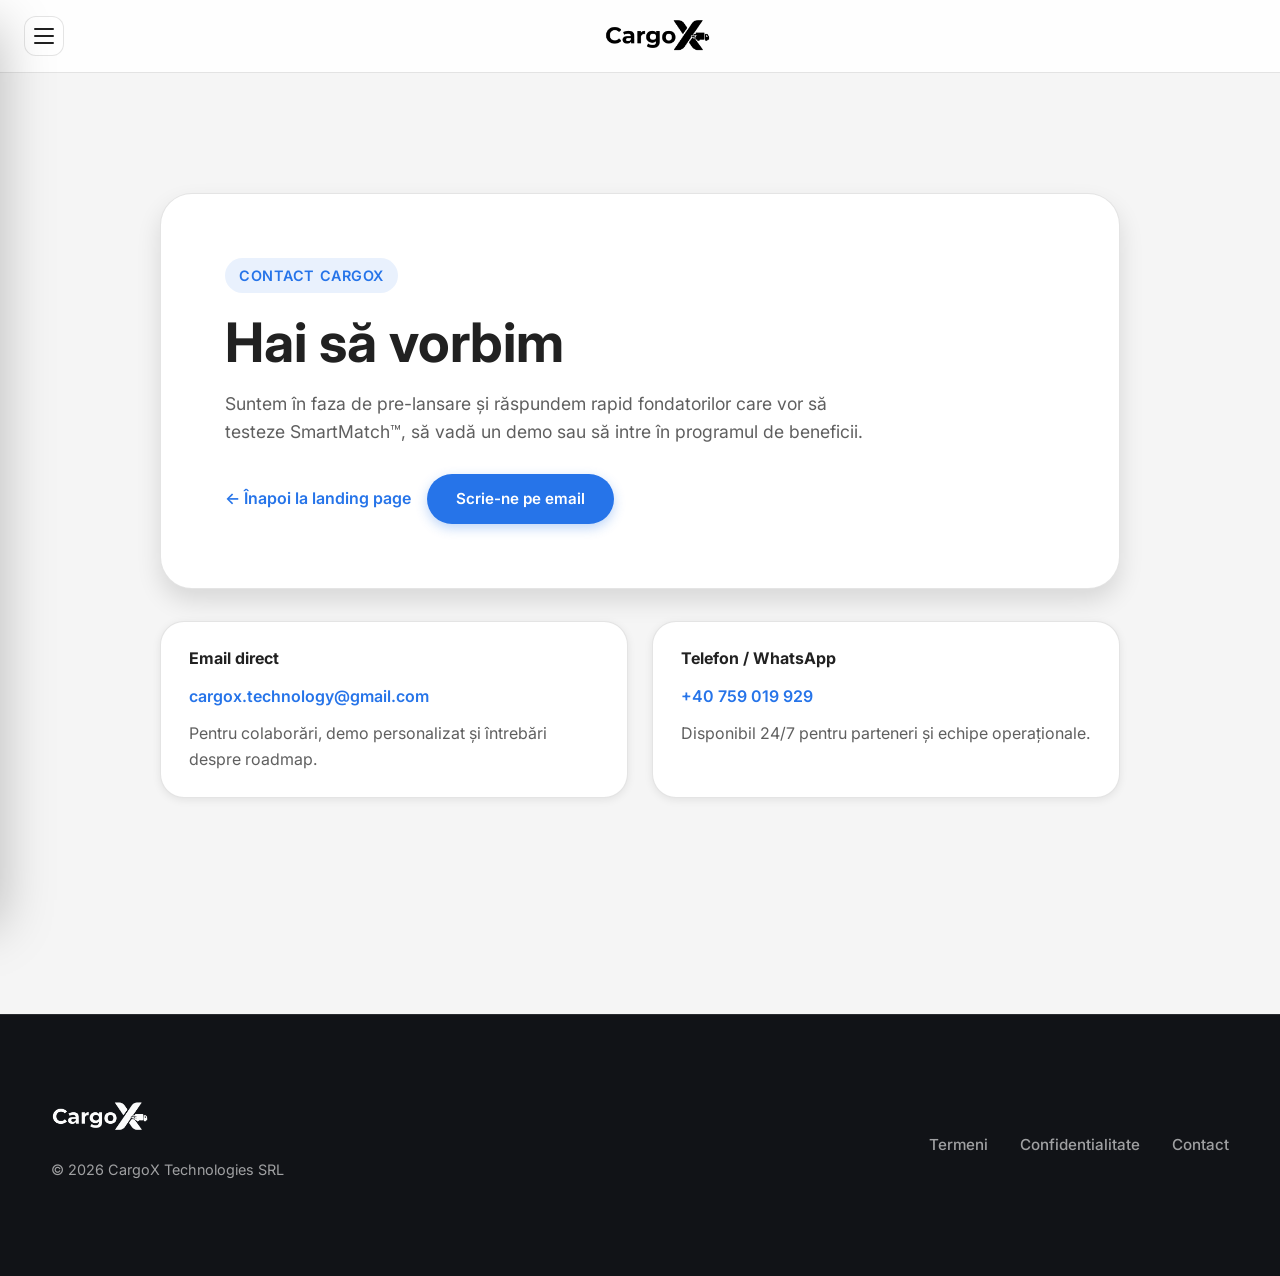
==== commit 3d56a2e6: "Add video and logo." ====
--- a/contact.html
+++ b/contact.html
@@ -8,7 +8,8 @@
     <link rel="preconnect" href="https://fonts.googleapis.com">
     <link rel="preconnect" href="https://fonts.gstatic.com" crossorigin>
     <link href="https://fonts.googleapis.com/css2?family=Inter:wght@400;500;600;700;800&display=swap" rel="stylesheet">
-    <link rel="stylesheet" href="style.css">
+    <link rel="icon" type="image/png" href="X.png">
+    <link rel="stylesheet" href="style.css?v=3">
 </head>
 <body data-theme="light" data-page="contact">
     <header class="site-header">
@@ -17,12 +18,12 @@
             <span class="menu-bar"></span>
             <span class="menu-bar"></span>
         </button>
-        <a href="index.html#top" class="logo" data-scroll-target="body">Cargo<span>X</span></a>
+        <a href="index.html#top" class="logo" data-scroll-target="body"><img src="X_negru.png" alt="CargoX" class="logo-img logo-img--light"><img src="X_alb.png" alt="CargoX" class="logo-img logo-img--dark"></a>
     </header>
 
     <nav class="side-menu" id="side-menu" aria-hidden="true">
         <div class="side-menu-header">
-            <a href="index.html#top" class="logo" data-scroll-target="body">Cargo<span>X</span></a>
+            <a href="index.html#top" class="logo" data-scroll-target="body"><img src="X_negru.png" alt="CargoX" class="logo-img logo-img--light"><img src="X_alb.png" alt="CargoX" class="logo-img logo-img--dark"></a>
             <button class="menu-close" id="menu-close" aria-label="Închide meniul">×</button>
         </div>
         <ul>
@@ -69,8 +70,8 @@
     <footer>
         <div class="footer-content">
             <div class="footer-brand">
-                <div class="logo" style="color: white;">Cargo<span style="color: var(--blue);">X</span></div>
-                <p>© 2025 CargoX Technologies SRL</p>
+                <a href="index.html#top" class="logo logo--footer"><img src="X_alb.png" alt="CargoX" class="logo-img logo-img--footer"></a>
+                <p>© 2026 CargoX Technologies SRL</p>
             </div>
             <div class="footer-links">
                 <a href="terms.html">Termeni</a>
--- a/style.css
+++ b/style.css
@@ -102,6 +102,85 @@
     letter-spacing: -0.5px;
     position: relative;
     z-index: 2;
+    display: inline-block;
+    line-height: 1;
+}
+
+/* Keep logo link in header/menu from growing – image inside stays small */
+.site-header .logo,
+.side-menu-header .logo {
+    max-width: 90px;
+}
+
+/* Side menu logo: larger than navbar, and full hover area (padding counts as hit area) */
+.side-menu-header .logo {
+    display: flex;
+    align-items: center;
+    padding: 12px 16px;
+    min-height: 72px;
+    box-sizing: border-box;
+    max-width: 140px;
+}
+
+/* Logo image in header and side menu – both themes stacked in same place.
+   Navbar: unchanged (48px). Menu: larger (56px) and proper hit area. */
+.site-header .logo,
+.side-menu .logo {
+    position: relative;
+    display: inline-flex;
+    align-items: center;
+}
+.site-header .logo {
+    height: 48px;
+    width: 72px;
+}
+.side-menu .logo {
+    height: auto;
+    min-height: 56px;
+}
+.side-menu-header .logo {
+    height: auto;
+    min-height: 72px;
+}
+/* Navbar logo size – do not change */
+.site-header .logo img.logo-img {
+    position: absolute;
+    left: 0;
+    top: 50%;
+    transform: translateY(-50%);
+    display: block !important;
+    height: 48px !important;
+    max-height: 48px !important;
+    width: auto !important;
+    max-width: 120px !important;
+    object-fit: contain;
+}
+/* Side menu logo: bigger, and positioned inside padded area so hover covers full block */
+.side-menu .logo img.logo-img {
+    position: absolute;
+    left: 16px;
+    top: 50%;
+    transform: translateY(-50%);
+    display: block !important;
+    height: 56px !important;
+    max-height: 56px !important;
+    width: auto !important;
+    max-width: 130px !important;
+    object-fit: contain;
+}
+
+/* Light theme: show black logo, hide white. Dark theme: show white (X_alb), hide black. Same spot, just swap visibility. */
+.logo-img--dark {
+    opacity: 0;
+    pointer-events: none;
+}
+[data-theme="dark"] .logo-img--light {
+    opacity: 0;
+    pointer-events: none;
+}
+[data-theme="dark"] .logo-img--dark {
+    opacity: 1;
+    pointer-events: auto;
 }
 
 .logo span {
@@ -297,6 +376,15 @@
 
 [data-theme="dark"] .side-menu a:hover {
     background: rgba(255,255,255,0.05);
+}
+
+/* Logo in menu: no hover effect (no background/color change) */
+.side-menu-header .logo:hover {
+    background: transparent;
+    color: inherit;
+}
+[data-theme="dark"] .side-menu-header .logo:hover {
+    background: transparent;
 }
 
 .side-menu-footer {
@@ -565,7 +653,15 @@
     gap: 12px;
 }
 
-.phone-fields select { flex: 0 0 100px; }
+.phone-fields select {
+    flex: 0 0 130px; /* Mai mult spațiu pentru a afișa complet prefixul (ex: RO +40) */
+}
+
+/* Select options pe tema întunecată - să fie vizibile în dropdown */
+[data-theme="dark"] select option {
+    background-color: #1b1d22;
+    color: #ffffff;
+}
 
 .lead-form .btn.primary {
     width: 100%;
@@ -621,6 +717,32 @@
     font-size: 1.2rem;
     color: var(--muted);
     line-height: 1.6;
+}
+
+/* VIDEO SECTION – embed YouTube responsive 16:9 */
+.video-section {
+    margin-bottom: 80px;
+}
+.video-wrapper {
+    position: relative;
+    width: min(900px, 92vw);
+    margin: 0 auto;
+    border-radius: 20px;
+    overflow: hidden;
+    box-shadow: 0 20px 60px rgba(0, 0, 0, 0.12);
+}
+.video-wrapper::before {
+    content: "";
+    display: block;
+    padding-top: 56.25%; /* 16:9 */
+}
+.video-wrapper iframe {
+    position: absolute;
+    top: 0;
+    left: 0;
+    width: 100%;
+    height: 100%;
+    border: 0;
 }
 
 /* CARDS */
@@ -822,7 +944,17 @@
     gap: 40px;
 }
 
-.footer-brand .logo { color: white; font-size: 1.5rem; }
+.footer-brand .logo { font-size: 1.5rem; }
+.footer-brand .logo--footer { max-width: none; }
+/* Footer logo: always X_alb.png, larger than before */
+.logo-img--footer {
+    display: block !important;
+    height: 2.75rem;
+    max-height: 2.75rem;
+    max-width: 120px;
+    width: auto;
+    object-fit: contain;
+}
 .footer-brand p { margin-top: 12px; font-size: 0.9rem; }
 
 .footer-links {
